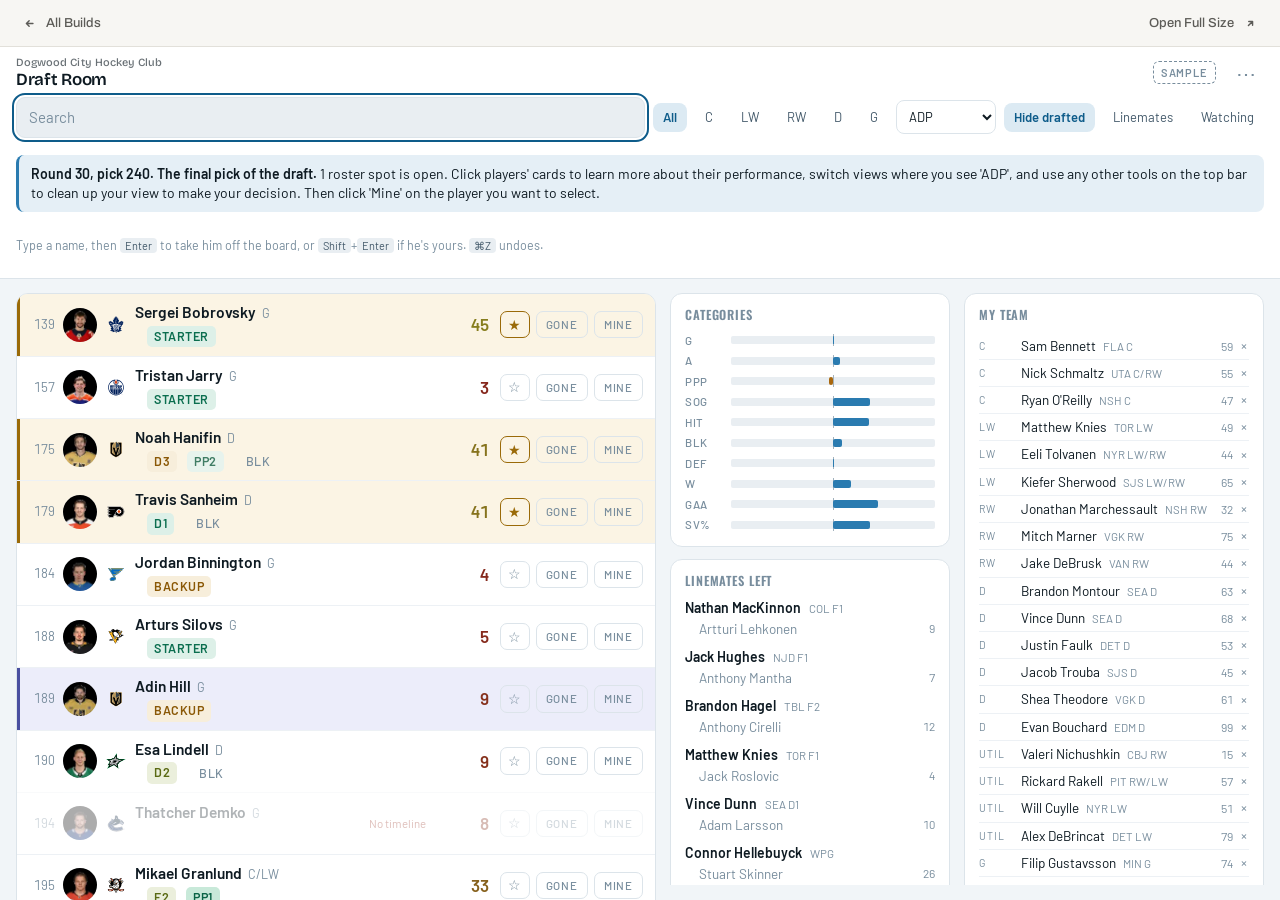
==== draft-room/index.html @ e6b28ce9 "Rebuild the portfolio around live, in-site viewers Every card now opens a page inside the portfolio " ====
<!DOCTYPE html>
<html lang="en">
<head>
  <meta charset="UTF-8" />
  <meta name="viewport" content="width=device-width, initial-scale=1.0" />
  <meta name="robots" content="noindex, nofollow" />
  <title>Draft Room — Ryan Hance</title>
  <link rel="preconnect" href="https://fonts.googleapis.com" />
  <link rel="preconnect" href="https://fonts.gstatic.com" crossorigin />
  <link href="https://fonts.googleapis.com/css2?family=Archivo:wght@400;500;600&display=swap" rel="stylesheet" />
  <link rel="stylesheet" href="../styles.css?v=4" />
  <link rel="stylesheet" href="../viewer.css?v=4" />
</head>
<body>
  <div class="viewer">
    <nav class="viewer-bar">
      <a class="bar-link" href="../">
        <svg class="arrow" viewBox="0 0 16 16" aria-hidden="true"><path d="M13 8H3.5M7.5 4l-4 4 4 4"/></svg>
        <span>All Builds</span>
      </a>
      <a class="bar-link bar-out" href="../pieces/draft-room.html" target="_blank" rel="noopener noreferrer">
        <span>Open Full Size</span>
        <svg class="arrow" viewBox="0 0 16 16" aria-hidden="true"><path d="M5 11l6-6M5.5 5H11v5.5"/></svg>
      </a>
    </nav>
    <div class="viewer-stage">
      <iframe id="app-frame" title="Draft Room"
              data-src="../pieces/draft-room.html"></iframe>
    </div>
  </div>
  <script src="../viewer.js?v=4"></script>
</body>
</html>
---- styles.css ----
:root {
  /* One neutral shell. The screenshots supply all the color. */
  --bg: #f7f6f3;
  --surface: #ffffff;
  --ink: #17171a;
  --ink-soft: #5c5b57;
  --ink-faint: #8d8c87;
  --rule: #e2e0da;
  --rule-strong: #c9c6bd;

  /* Five steps, nothing in between. */
  --t-xs: 13px;
  --t-s: 15px;
  --t-m: 17px;
  --t-l: 22px;
  --t-xl: 40px;

  --font: "Archivo", -apple-system, "Helvetica Neue", Helvetica, Arial, sans-serif;
}

* { box-sizing: border-box; margin: 0; padding: 0; }

body {
  background: var(--bg);
  color: var(--ink);
  font-family: var(--font);
  font-size: var(--t-s);
  line-height: 1.55;
  -webkit-font-smoothing: antialiased;
}
a { color: inherit; text-decoration: none; }

.page { max-width: 1120px; margin: 0 auto; padding: 72px 40px 88px; }

/* ---------- head ---------- */
.masthead {
  padding-bottom: 32px; margin-bottom: 48px;
  border-bottom: 1px solid var(--rule);
}
.masthead h1 {
  font-size: var(--t-xl); font-weight: 600;
  letter-spacing: -0.022em; line-height: 1.08;
  margin-bottom: 26px;
}
.ask-label { font-size: var(--t-s); font-weight: 600; margin-bottom: 7px; }
.ask > ul { list-style: none; }

.ask summary {
  display: flex; align-items: baseline; gap: 8px;
  font-size: var(--t-xs); color: var(--ink-soft);
  padding: 7px 0; cursor: pointer; list-style: none;
}
.ask summary::-webkit-details-marker { display: none; }
.ask summary:hover { color: var(--ink); }
.ask details[open] summary { color: var(--ink); font-weight: 500; }
.chev {
  display: inline-block; color: var(--rule-strong);
  transition: transform 140ms ease; transform-origin: 50% 55%;
}
.ask details[open] .chev { transform: rotate(90deg); color: var(--ink-faint); }

.ask-points { list-style: none; padding: 0 0 10px 18px; }
.ask-points li {
  font-size: var(--t-xs); color: var(--ink-soft);
  padding-left: 14px; position: relative; line-height: 1.7;
}
.ask-points li::before { content: "\00b7"; position: absolute; left: 2px; color: var(--rule-strong); }
.ask-points .pending { color: var(--ink-faint); }

/* ---------- gallery ---------- */
.group + .group { margin-top: 72px; }
.group-title {
  font-size: var(--t-l); font-weight: 600;
  letter-spacing: -0.016em; margin-bottom: 26px;
}
.grid {
  display: grid;
  grid-template-columns: repeat(2, minmax(0, 1fr));
  gap: 52px 40px;
}

.card { display: block; }
.card-shot {
  aspect-ratio: 16 / 10;
  background: var(--surface);
  border: 1px solid var(--rule);
  border-radius: 6px;
  overflow: hidden;
  margin-bottom: 15px;
  transition: border-color 140ms ease, box-shadow 140ms ease;
}
.card-shot img {
  width: 100%; height: 100%; display: block;
  object-fit: cover; object-position: top center;
}
/* Hover reads the same on a black screenshot and a near-white one: the border
   steps to a definite value rather than relying on a shadow the page swallows. */
.card--live:hover .card-shot {
  border-color: var(--ink-faint);
  box-shadow: 0 4px 14px rgba(23, 23, 26, 0.10);
}
.card--live:hover .card-title { text-decoration: underline; text-underline-offset: 3px; }

.card-title { font-size: var(--t-m); font-weight: 600; letter-spacing: -0.012em; margin-bottom: 4px; }
.card-blurb { color: var(--ink-soft); text-wrap: pretty; }

/* ---------- phone-framed cards ----------
   A phone is portrait and the card is 16:10, so a device that fits entirely
   inside the card is too small to read. The phone is sized to be legible and
   runs off the bottom edge instead, the way a device shot usually sits. */
.card-shot--phone { position: relative; background: #edebe5; }
.phone {
  position: absolute;
  left: 50%;
  top: 9%;
  transform: translateX(-50%);
  width: 41%;
  aspect-ratio: 375 / 812;
  padding: 5px;
  border-radius: 26px;
  background: #101014;
  box-shadow:
    0 0 0 1px rgba(255, 255, 255, 0.16) inset,
    0 10px 26px rgba(15, 15, 20, 0.34);
}
/* Dynamic island, proportional to the device so it holds at any card width. */
.phone::after {
  content: "";
  position: absolute; z-index: 2;
  top: 1.7%; left: 50%; transform: translateX(-50%);
  width: 31%; height: 4.2%;
  background: #101014;
  border-radius: 999px;
}
.phone img {
  width: 100%; height: 100%; display: block;
  object-fit: cover; object-position: top center;
  border-radius: 21px;
}

.card--soon .card-shot {
  background: transparent;
  border-style: dashed;
  display: grid; place-items: center;
}
.card--soon .placeholder {
  font-size: var(--t-xs); color: var(--ink-faint);
  padding: 0 24px; text-align: center; text-wrap: pretty;
}
.card--soon .card-title { color: var(--ink-faint); font-weight: 500; }
.card--soon .card-blurb { color: var(--ink-faint); }

/* ---------- scroll hint ---------- */
.scroll-hint {
  position: fixed; right: 30px; bottom: 30px; z-index: 5;
  display: flex; flex-direction: column; align-items: center; gap: 9px;
  font-size: var(--t-xs); color: var(--ink-faint);
  pointer-events: none;           /* a hint, not a control */
  transition: opacity 160ms linear;
}
.hint-arrow {
  width: 13px; height: 13px;
  fill: none; stroke: currentColor;
  stroke-width: 2.1; stroke-linecap: round; stroke-linejoin: round;
  animation: hint-bob 2.4s ease-in-out infinite;
}
@keyframes hint-bob {
  0%, 100% { transform: translateY(0); }
  50%      { transform: translateY(4px); }
}
@media (prefers-reduced-motion: reduce) {
  .hint-arrow { animation: none; }
}

@media (max-width: 760px) {
  :root { --t-xl: 30px; }
  .page { padding: 44px 22px 64px; }
  .grid { grid-template-columns: 1fr; gap: 40px; }
  .scroll-hint { right: 18px; bottom: 18px; }
  .group + .group { margin-top: 56px; }
  .phone { width: 46%; }
}
---- viewer.css ----
/* Full-screen viewer: a piece runs live inside the portfolio with a bar that
   can always get you back. The real sites are never modified. */
.viewer { height: 100vh; display: flex; flex-direction: column; }

.viewer-bar {
  flex: none;
  display: flex; align-items: center; gap: 16px;
  padding: 13px 24px;
  background: var(--bg);
  border-bottom: 1px solid var(--rule);
  font-size: var(--t-xs);
}
.bar-link {
  display: inline-flex; align-items: center; gap: 11px;
  color: var(--ink-soft); white-space: nowrap;
  font-weight: 500;
}
.bar-link:hover { color: var(--ink); }
.bar-out { margin-left: auto; }

/* Unicode arrows are hairlines at this size. These are drawn, and sized to the
   text's cap height (9.4px at 13px Archivo) rather than its em box — drawn to
   the em box the arrowhead overshoots above the caps and below the baseline,
   which reads as badly aligned even when the boxes centre perfectly. */
.arrow {
  width: 11px; height: 11px; flex: none;
  fill: none; stroke: currentColor;
  stroke-width: 2.1; stroke-linecap: round; stroke-linejoin: round;
}

.viewer-stage { flex: 1; min-height: 0; background: #fff; }
.viewer-stage iframe { width: 100%; height: 100%; border: 0; display: block; }

@media (max-width: 760px) {
  .viewer-bar { padding: 11px 16px; }
}
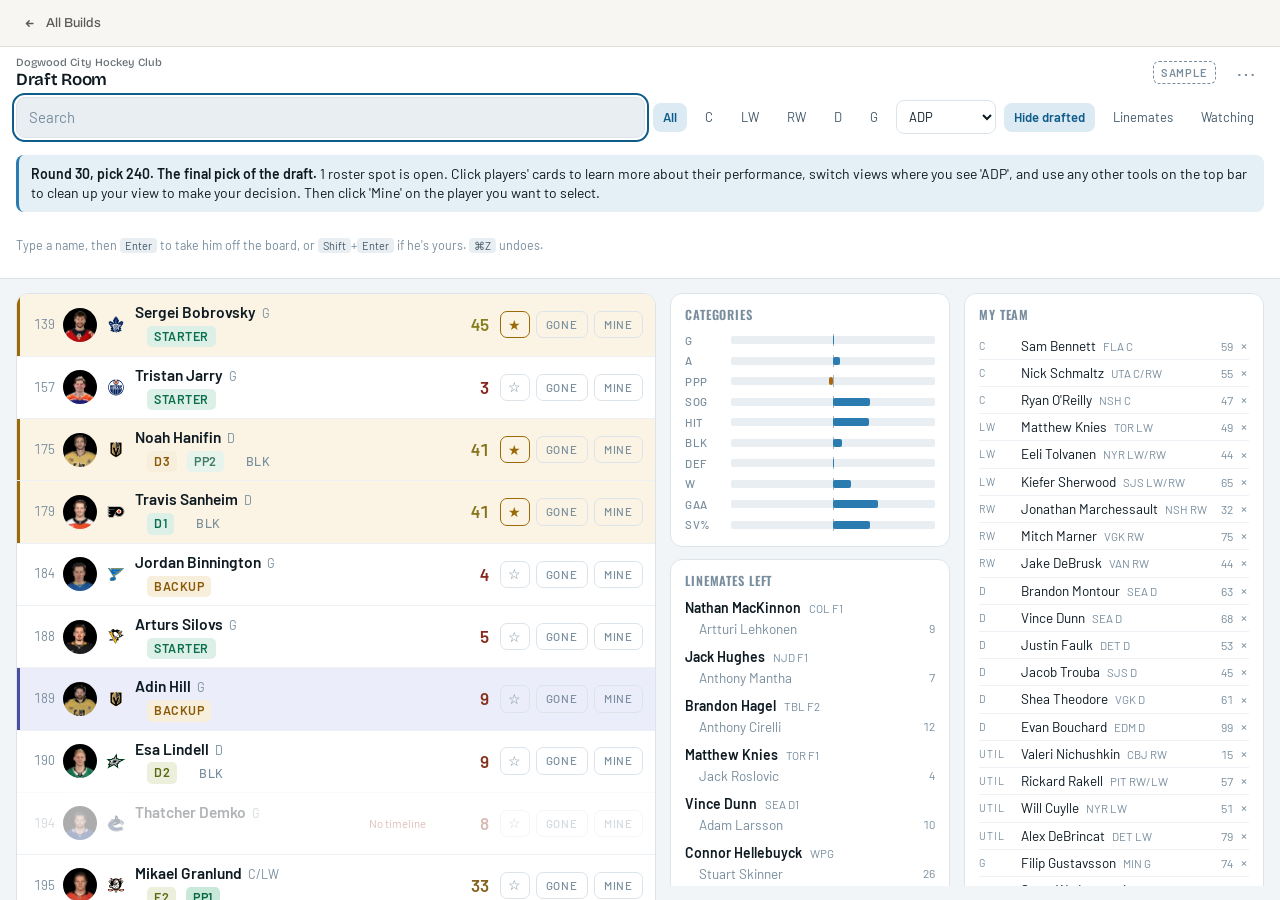
==== commit 87e0c7d8: "Keep the portfolio self-contained, and make the imports reproducible No more Open Full Size: every p" ====
--- a/draft-room/index.html
+++ b/draft-room/index.html
@@ -8,8 +8,8 @@
   <link rel="preconnect" href="https://fonts.googleapis.com" />
   <link rel="preconnect" href="https://fonts.gstatic.com" crossorigin />
   <link href="https://fonts.googleapis.com/css2?family=Archivo:wght@400;500;600&display=swap" rel="stylesheet" />
-  <link rel="stylesheet" href="../styles.css?v=4" />
-  <link rel="stylesheet" href="../viewer.css?v=4" />
+  <link rel="stylesheet" href="../styles.css?v=6" />
+  <link rel="stylesheet" href="../viewer.css?v=6" />
 </head>
 <body>
   <div class="viewer">
@@ -18,16 +18,14 @@
         <svg class="arrow" viewBox="0 0 16 16" aria-hidden="true"><path d="M13 8H3.5M7.5 4l-4 4 4 4"/></svg>
         <span>All Builds</span>
       </a>
-      <a class="bar-link bar-out" href="../pieces/draft-room.html" target="_blank" rel="noopener noreferrer">
-        <span>Open Full Size</span>
-        <svg class="arrow" viewBox="0 0 16 16" aria-hidden="true"><path d="M5 11l6-6M5.5 5H11v5.5"/></svg>
-      </a>
     </nav>
     <div class="viewer-stage">
       <iframe id="app-frame" title="Draft Room"
-              data-src="../pieces/draft-room.html"></iframe>
+              data-src="../pieces/draft-room.html"
+              data-retitle-prefix="DCHC"
+              data-retitle-club="Dogwood City Hockey Club"></iframe>
     </div>
   </div>
-  <script src="../viewer.js?v=4"></script>
+  <script src="../viewer.js?v=6"></script>
 </body>
 </html>
--- a/viewer.css
+++ b/viewer.css
@@ -16,7 +16,6 @@
   font-weight: 500;
 }
 .bar-link:hover { color: var(--ink); }
-.bar-out { margin-left: auto; }
 
 /* Unicode arrows are hairlines at this size. These are drawn, and sized to the
    text's cap height (9.4px at 13px Archivo) rather than its em box — drawn to
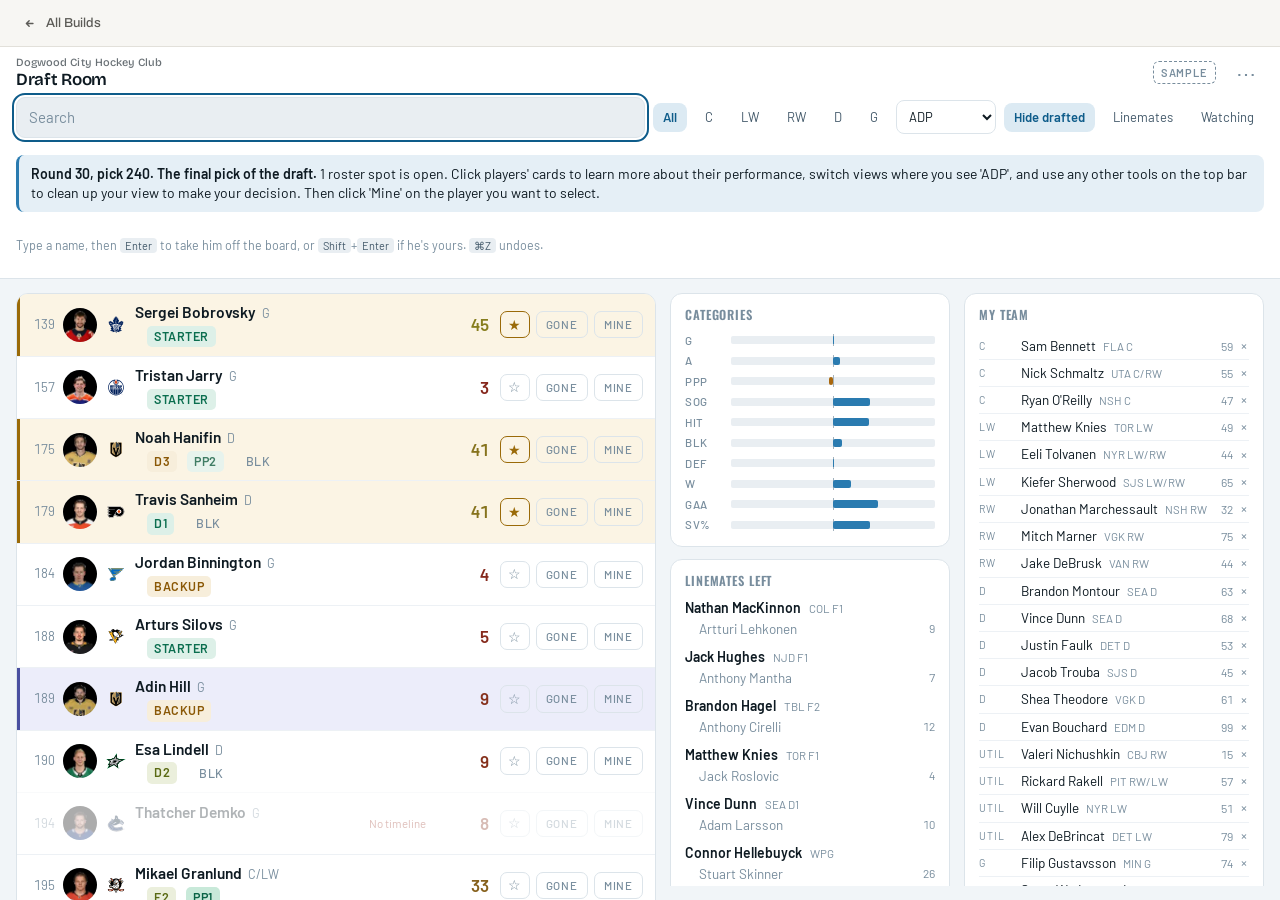
==== commit 12174694: "Add the Career Knowledge Architecture The last placeholder is a real piece now: inputs, context, gat" ====
--- a/draft-room/index.html
+++ b/draft-room/index.html
@@ -8,8 +8,8 @@
   <link rel="preconnect" href="https://fonts.googleapis.com" />
   <link rel="preconnect" href="https://fonts.gstatic.com" crossorigin />
   <link href="https://fonts.googleapis.com/css2?family=Archivo:wght@400;500;600&display=swap" rel="stylesheet" />
-  <link rel="stylesheet" href="../styles.css?v=6" />
-  <link rel="stylesheet" href="../viewer.css?v=6" />
+  <link rel="stylesheet" href="../styles.css?v=7" />
+  <link rel="stylesheet" href="../viewer.css?v=7" />
 </head>
 <body>
   <div class="viewer">
@@ -26,6 +26,6 @@
               data-retitle-club="Dogwood City Hockey Club"></iframe>
     </div>
   </div>
-  <script src="../viewer.js?v=6"></script>
+  <script src="../viewer.js?v=7"></script>
 </body>
 </html>
--- a/styles.css
+++ b/styles.css
@@ -45,19 +45,28 @@
 .ask-label { font-size: var(--t-s); font-weight: 600; margin-bottom: 7px; }
 .ask > ul { list-style: none; }
 
-.ask summary {
+.ask-toggle {
   display: flex; align-items: baseline; gap: 8px;
-  font-size: var(--t-xs); color: var(--ink-soft);
-  padding: 7px 0; cursor: pointer; list-style: none;
+  width: 100%; padding: 7px 0;
+  background: none; border: 0; cursor: pointer;
+  font: inherit; font-size: var(--t-xs); color: var(--ink-soft);
+  text-align: left;
 }
-.ask summary::-webkit-details-marker { display: none; }
-.ask summary:hover { color: var(--ink); }
-.ask details[open] summary { color: var(--ink); font-weight: 500; }
+.ask-toggle:hover { color: var(--ink); }
+.ask-toggle[aria-expanded="true"] { color: var(--ink); font-weight: 500; }
 .chev {
   display: inline-block; color: var(--rule-strong);
-  transition: transform 140ms ease; transform-origin: 50% 55%;
+  transition: transform 220ms ease, color 220ms ease; transform-origin: 50% 55%;
 }
-.ask details[open] .chev { transform: rotate(90deg); color: var(--ink-faint); }
+.ask-toggle[aria-expanded="true"] .chev { transform: rotate(90deg); color: var(--ink-faint); }
+
+/* 0fr to 1fr is what makes this animate; height:auto cannot be transitioned. */
+.ask-panel {
+  display: grid; grid-template-rows: 0fr;
+  transition: grid-template-rows 220ms ease;
+}
+.ask-panel > * { overflow: hidden; }
+.ask-panel.is-open { grid-template-rows: 1fr; }
 
 .ask-points { list-style: none; padding: 0 0 10px 18px; }
 .ask-points li {
@@ -66,6 +75,10 @@
 }
 .ask-points li::before { content: "\00b7"; position: absolute; left: 2px; color: var(--rule-strong); }
 .ask-points .pending { color: var(--ink-faint); }
+
+@media (prefers-reduced-motion: reduce) {
+  .ask-panel, .chev { transition: none; }
+}
 
 /* ---------- gallery ---------- */
 .group + .group { margin-top: 72px; }
